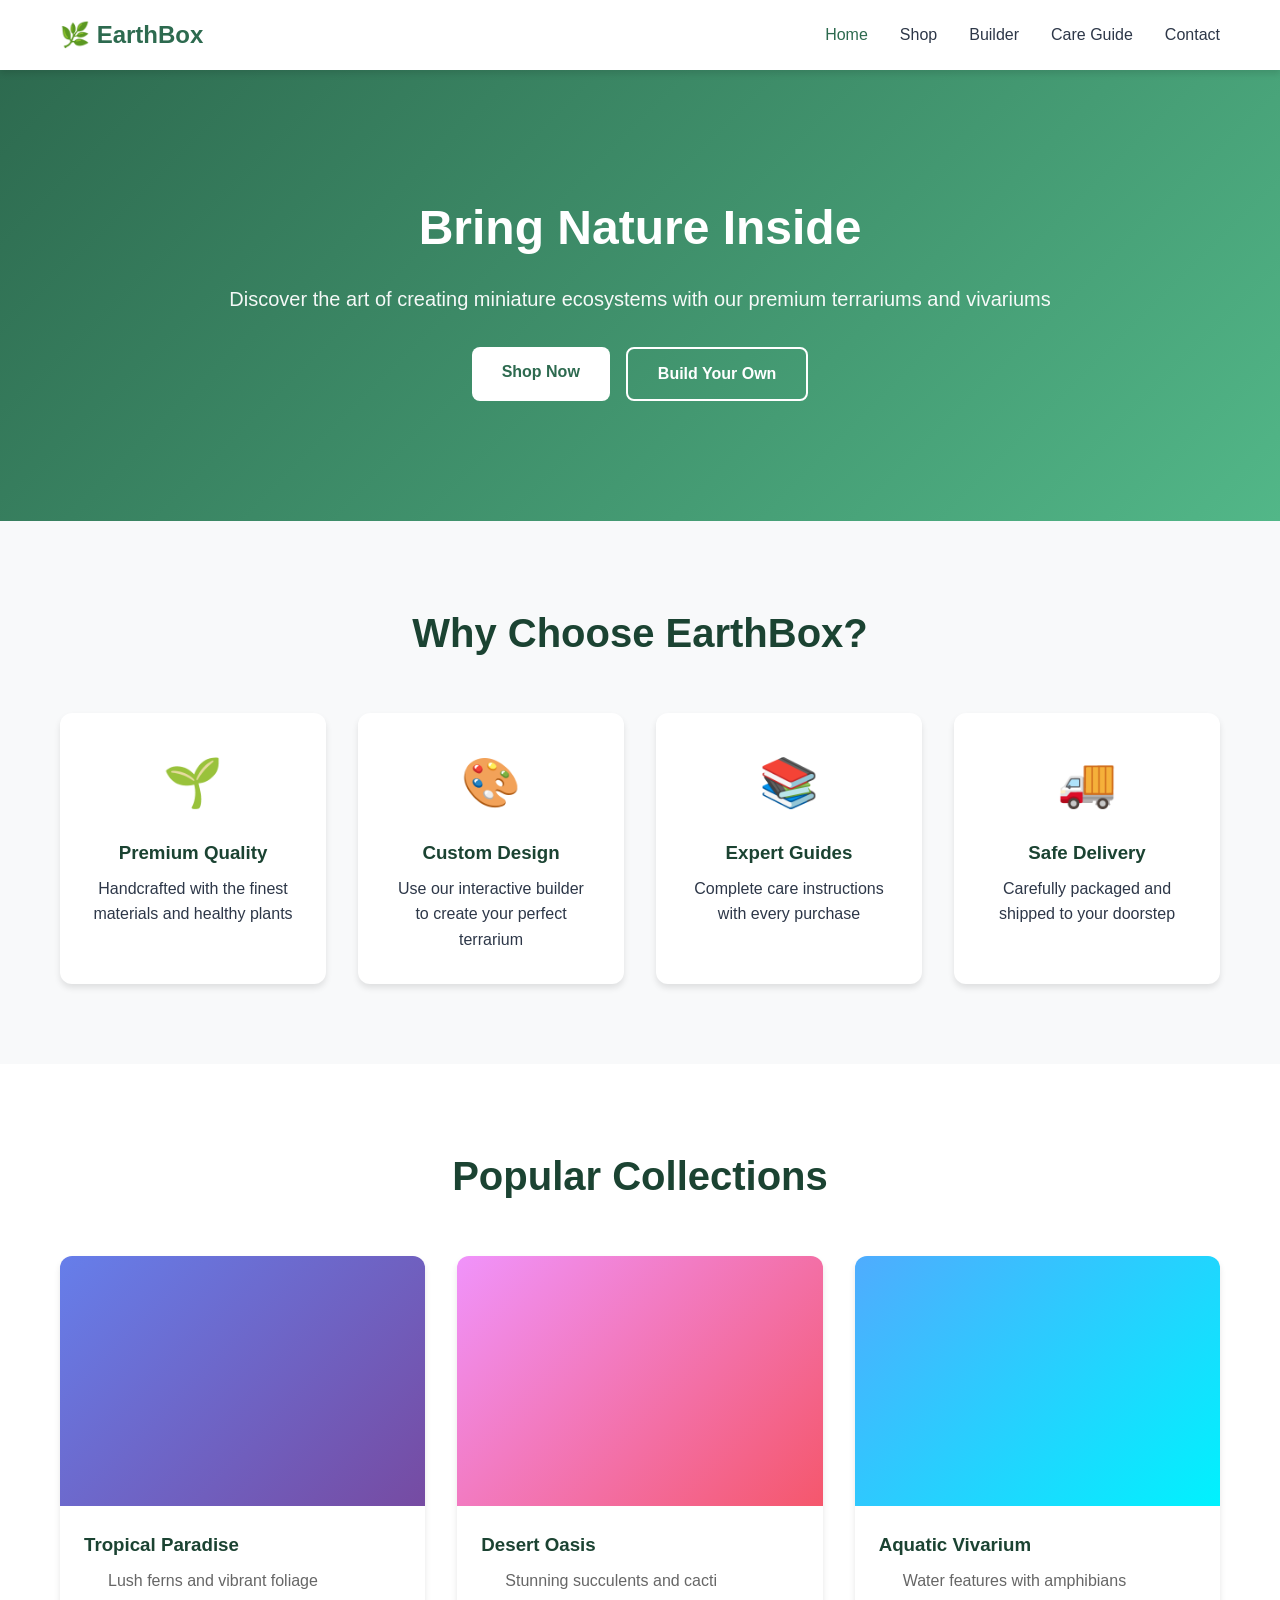
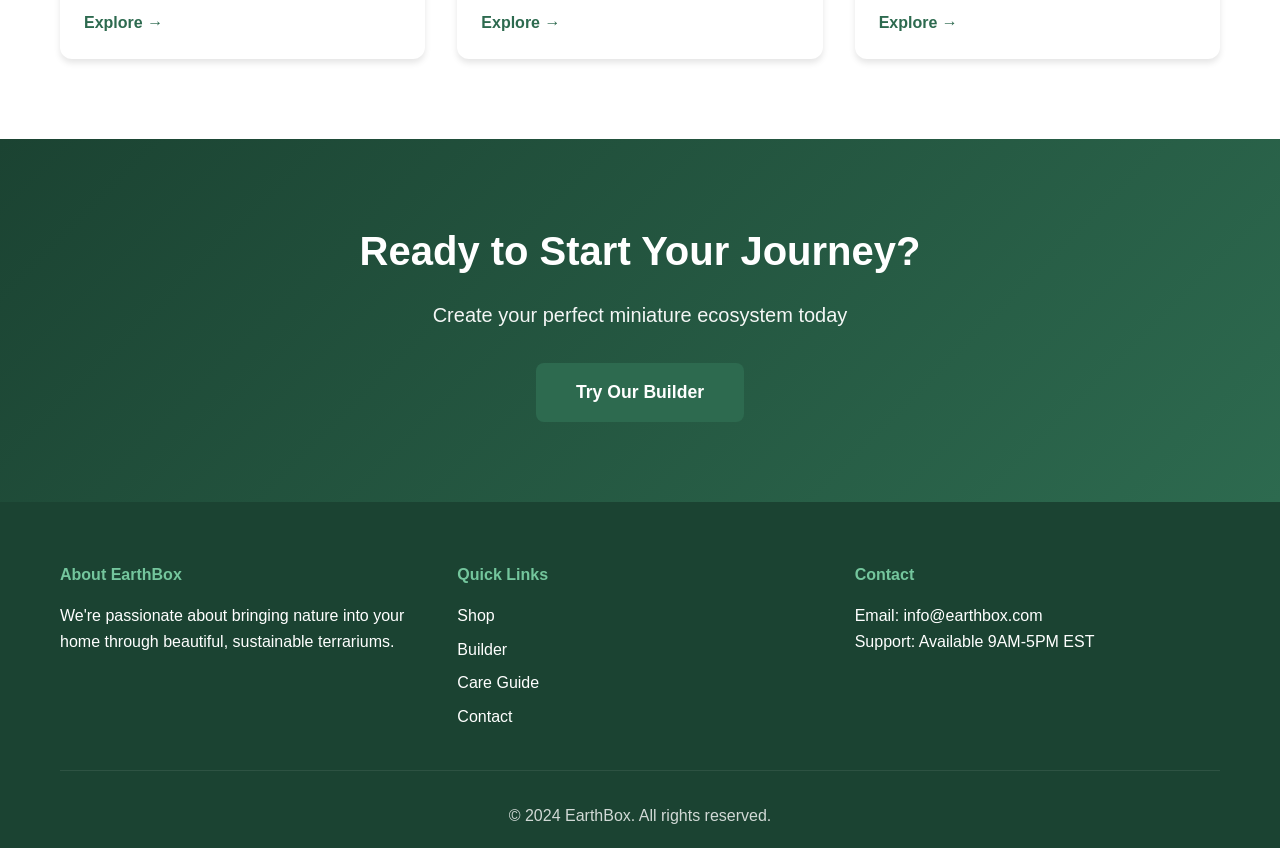
==== index.html @ 8d2c3828 "Create complete terrarium/vivarium e-commerce website with gamified builder Co-authored-by: rohan527" ====
<!DOCTYPE html>
<html lang="en">
<head>
    <meta charset="UTF-8">
    <meta name="viewport" content="width=device-width, initial-scale=1.0">
    <title>EarthBox - Premium Terrariums & Vivariums</title>
    <link rel="stylesheet" href="styles.css">
</head>
<body>
    <nav class="navbar">
        <div class="nav-container">
            <div class="logo">🌿 EarthBox</div>
            <ul class="nav-menu">
                <li><a href="index.html" class="nav-link active">Home</a></li>
                <li><a href="shop.html" class="nav-link">Shop</a></li>
                <li><a href="builder.html" class="nav-link">Builder</a></li>
                <li><a href="care-guide.html" class="nav-link">Care Guide</a></li>
                <li><a href="contact.html" class="nav-link">Contact</a></li>
            </ul>
            <div class="hamburger">
                <span class="bar"></span>
                <span class="bar"></span>
                <span class="bar"></span>
            </div>
        </div>
    </nav>

    <header class="hero">
        <div class="hero-content">
            <h1>Bring Nature Inside</h1>
            <p>Discover the art of creating miniature ecosystems with our premium terrariums and vivariums</p>
            <div class="hero-buttons">
                <a href="shop.html" class="btn btn-primary">Shop Now</a>
                <a href="builder.html" class="btn btn-secondary">Build Your Own</a>
            </div>
        </div>
    </header>

    <section class="features">
        <div class="container">
            <h2>Why Choose EarthBox?</h2>
            <div class="features-grid">
                <div class="feature-card">
                    <div class="feature-icon">🌱</div>
                    <h3>Premium Quality</h3>
                    <p>Handcrafted with the finest materials and healthy plants</p>
                </div>
                <div class="feature-card">
                    <div class="feature-icon">🎨</div>
                    <h3>Custom Design</h3>
                    <p>Use our interactive builder to create your perfect terrarium</p>
                </div>
                <div class="feature-card">
                    <div class="feature-icon">📚</div>
                    <h3>Expert Guides</h3>
                    <p>Complete care instructions with every purchase</p>
                </div>
                <div class="feature-card">
                    <div class="feature-icon">🚚</div>
                    <h3>Safe Delivery</h3>
                    <p>Carefully packaged and shipped to your doorstep</p>
                </div>
            </div>
        </div>
    </section>

    <section class="showcase">
        <div class="container">
            <h2>Popular Collections</h2>
            <div class="showcase-grid">
                <div class="showcase-item">
                    <div class="showcase-image" style="background: linear-gradient(135deg, #667eea 0%, #764ba2 100%);"></div>
                    <h3>Tropical Paradise</h3>
                    <p>Lush ferns and vibrant foliage</p>
                    <a href="shop.html#tropical" class="btn btn-text">Explore →</a>
                </div>
                <div class="showcase-item">
                    <div class="showcase-image" style="background: linear-gradient(135deg, #f093fb 0%, #f5576c 100%);"></div>
                    <h3>Desert Oasis</h3>
                    <p>Stunning succulents and cacti</p>
                    <a href="shop.html#desert" class="btn btn-text">Explore →</a>
                </div>
                <div class="showcase-item">
                    <div class="showcase-image" style="background: linear-gradient(135deg, #4facfe 0%, #00f2fe 100%);"></div>
                    <h3>Aquatic Vivarium</h3>
                    <p>Water features with amphibians</p>
                    <a href="shop.html#aquatic" class="btn btn-text">Explore →</a>
                </div>
            </div>
        </div>
    </section>

    <section class="cta">
        <div class="container">
            <h2>Ready to Start Your Journey?</h2>
            <p>Create your perfect miniature ecosystem today</p>
            <a href="builder.html" class="btn btn-primary-large">Try Our Builder</a>
        </div>
    </section>

    <footer>
        <div class="container">
            <div class="footer-content">
                <div class="footer-section">
                    <h4>About EarthBox</h4>
                    <p>We're passionate about bringing nature into your home through beautiful, sustainable terrariums.</p>
                </div>
                <div class="footer-section">
                    <h4>Quick Links</h4>
                    <ul>
                        <li><a href="shop.html">Shop</a></li>
                        <li><a href="builder.html">Builder</a></li>
                        <li><a href="care-guide.html">Care Guide</a></li>
                        <li><a href="contact.html">Contact</a></li>
                    </ul>
                </div>
                <div class="footer-section">
                    <h4>Contact</h4>
                    <p>Email: info@earthbox.com</p>
                    <p>Support: Available 9AM-5PM EST</p>
                </div>
            </div>
            <div class="footer-bottom">
                <p>&copy; 2024 EarthBox. All rights reserved.</p>
            </div>
        </div>
    </footer>

    <script src="script.js"></script>
</body>
</html>
---- styles.css ----
* {
    margin: 0;
    padding: 0;
    box-sizing: border-box;
}

:root {
    --primary-color: #2d6a4f;
    --secondary-color: #52b788;
    --accent-color: #74c69d;
    --dark-color: #1b4332;
    --light-color: #d8f3dc;
    --text-color: #2d3748;
    --bg-color: #ffffff;
    --shadow: 0 4px 6px rgba(0, 0, 0, 0.1);
    --shadow-lg: 0 10px 25px rgba(0, 0, 0, 0.15);
}

body {
    font-family: -apple-system, BlinkMacSystemFont, 'Segoe UI', Roboto, Oxygen, Ubuntu, Cantarell, sans-serif;
    line-height: 1.6;
    color: var(--text-color);
    background-color: var(--bg-color);
}

.container {
    max-width: 1200px;
    margin: 0 auto;
    padding: 0 20px;
}

/* Navbar */
.navbar {
    background-color: var(--bg-color);
    box-shadow: var(--shadow);
    position: sticky;
    top: 0;
    z-index: 1000;
}

.nav-container {
    max-width: 1200px;
    margin: 0 auto;
    padding: 1rem 20px;
    display: flex;
    justify-content: space-between;
    align-items: center;
}

.logo {
    font-size: 1.5rem;
    font-weight: bold;
    color: var(--primary-color);
}

.nav-menu {
    display: flex;
    list-style: none;
    gap: 2rem;
}

.nav-link {
    text-decoration: none;
    color: var(--text-color);
    font-weight: 500;
    transition: color 0.3s;
}

.nav-link:hover,
.nav-link.active {
    color: var(--primary-color);
}

.hamburger {
    display: none;
    flex-direction: column;
    cursor: pointer;
}

.bar {
    width: 25px;
    height: 3px;
    background-color: var(--text-color);
    margin: 3px 0;
    transition: 0.3s;
}

/* Hero Section */
.hero {
    background: linear-gradient(135deg, var(--primary-color) 0%, var(--secondary-color) 100%);
    color: white;
    padding: 120px 20px;
    text-align: center;
}

.hero-content h1 {
    font-size: 3rem;
    margin-bottom: 1rem;
    animation: fadeInUp 1s ease;
}

.hero-content p {
    font-size: 1.25rem;
    margin-bottom: 2rem;
    opacity: 0.95;
    animation: fadeInUp 1s ease 0.2s backwards;
}

.hero-buttons {
    display: flex;
    gap: 1rem;
    justify-content: center;
    animation: fadeInUp 1s ease 0.4s backwards;
}

/* Buttons */
.btn {
    display: inline-block;
    padding: 12px 30px;
    text-decoration: none;
    border-radius: 8px;
    font-weight: 600;
    transition: all 0.3s;
    cursor: pointer;
    border: none;
    font-size: 1rem;
}

.btn-primary {
    background-color: white;
    color: var(--primary-color);
}

.btn-primary:hover {
    transform: translateY(-2px);
    box-shadow: var(--shadow-lg);
}

.btn-secondary {
    background-color: transparent;
    color: white;
    border: 2px solid white;
}

.btn-secondary:hover {
    background-color: white;
    color: var(--primary-color);
}

.btn-primary-large {
    background-color: var(--primary-color);
    color: white;
    padding: 15px 40px;
    font-size: 1.1rem;
}

.btn-primary-large:hover {
    background-color: var(--dark-color);
    transform: translateY(-2px);
}

.btn-text {
    color: var(--primary-color);
    padding: 0;
    font-weight: 600;
}

.btn-text:hover {
    text-decoration: underline;
}

/* Features Section */
.features {
    padding: 80px 20px;
    background-color: #f8f9fa;
}

.features h2 {
    text-align: center;
    font-size: 2.5rem;
    margin-bottom: 3rem;
    color: var(--dark-color);
}

.features-grid {
    display: grid;
    grid-template-columns: repeat(auto-fit, minmax(250px, 1fr));
    gap: 2rem;
}

.feature-card {
    background: white;
    padding: 2rem;
    border-radius: 12px;
    text-align: center;
    box-shadow: var(--shadow);
    transition: transform 0.3s;
}

.feature-card:hover {
    transform: translateY(-5px);
    box-shadow: var(--shadow-lg);
}

.feature-icon {
    font-size: 3rem;
    margin-bottom: 1rem;
}

.feature-card h3 {
    margin-bottom: 0.5rem;
    color: var(--dark-color);
}

/* Showcase Section */
.showcase {
    padding: 80px 20px;
}

.showcase h2 {
    text-align: center;
    font-size: 2.5rem;
    margin-bottom: 3rem;
    color: var(--dark-color);
}

.showcase-grid {
    display: grid;
    grid-template-columns: repeat(auto-fit, minmax(300px, 1fr));
    gap: 2rem;
}

.showcase-item {
    background: white;
    border-radius: 12px;
    overflow: hidden;
    box-shadow: var(--shadow);
    transition: transform 0.3s;
}

.showcase-item:hover {
    transform: translateY(-5px);
    box-shadow: var(--shadow-lg);
}

.showcase-image {
    height: 250px;
    display: flex;
    align-items: center;
    justify-content: center;
    color: white;
    font-size: 3rem;
}

.showcase-item h3,
.showcase-item p,
.showcase-item .btn {
    padding: 0 1.5rem;
}

.showcase-item h3 {
    margin-top: 1.5rem;
    color: var(--dark-color);
}

.showcase-item p {
    color: #666;
    margin: 0.5rem 1.5rem 1rem;
}

.showcase-item .btn {
    margin-bottom: 1.5rem;
}

/* CTA Section */
.cta {
    background: linear-gradient(135deg, var(--dark-color) 0%, var(--primary-color) 100%);
    color: white;
    padding: 80px 20px;
    text-align: center;
}

.cta h2 {
    font-size: 2.5rem;
    margin-bottom: 1rem;
}

.cta p {
    font-size: 1.25rem;
    margin-bottom: 2rem;
    opacity: 0.95;
}

/* Footer */
footer {
    background-color: var(--dark-color);
    color: white;
    padding: 60px 20px 20px;
}

.footer-content {
    display: grid;
    grid-template-columns: repeat(auto-fit, minmax(250px, 1fr));
    gap: 2rem;
    margin-bottom: 2rem;
}

.footer-section h4 {
    margin-bottom: 1rem;
    color: var(--accent-color);
}

.footer-section ul {
    list-style: none;
}

.footer-section ul li {
    margin-bottom: 0.5rem;
}

.footer-section a {
    color: white;
    text-decoration: none;
    transition: color 0.3s;
}

.footer-section a:hover {
    color: var(--accent-color);
}

.footer-bottom {
    text-align: center;
    padding-top: 2rem;
    border-top: 1px solid rgba(255, 255, 255, 0.1);
    opacity: 0.8;
}

/* Animations */
@keyframes fadeInUp {
    from {
        opacity: 0;
        transform: translateY(30px);
    }
    to {
        opacity: 1;
        transform: translateY(0);
    }
}

/* Responsive */
@media (max-width: 768px) {
    .hamburger {
        display: flex;
    }

    .nav-menu {
        position: fixed;
        left: -100%;
        top: 70px;
        flex-direction: column;
        background-color: var(--bg-color);
        width: 100%;
        text-align: center;
        transition: 0.3s;
        box-shadow: var(--shadow);
        padding: 2rem 0;
    }

    .nav-menu.active {
        left: 0;
    }

    .hero-content h1 {
        font-size: 2rem;
    }

    .hero-content p {
        font-size: 1rem;
    }

    .hero-buttons {
        flex-direction: column;
        align-items: center;
    }

    .features h2,
    .showcase h2,
    .cta h2 {
        font-size: 2rem;
    }
}
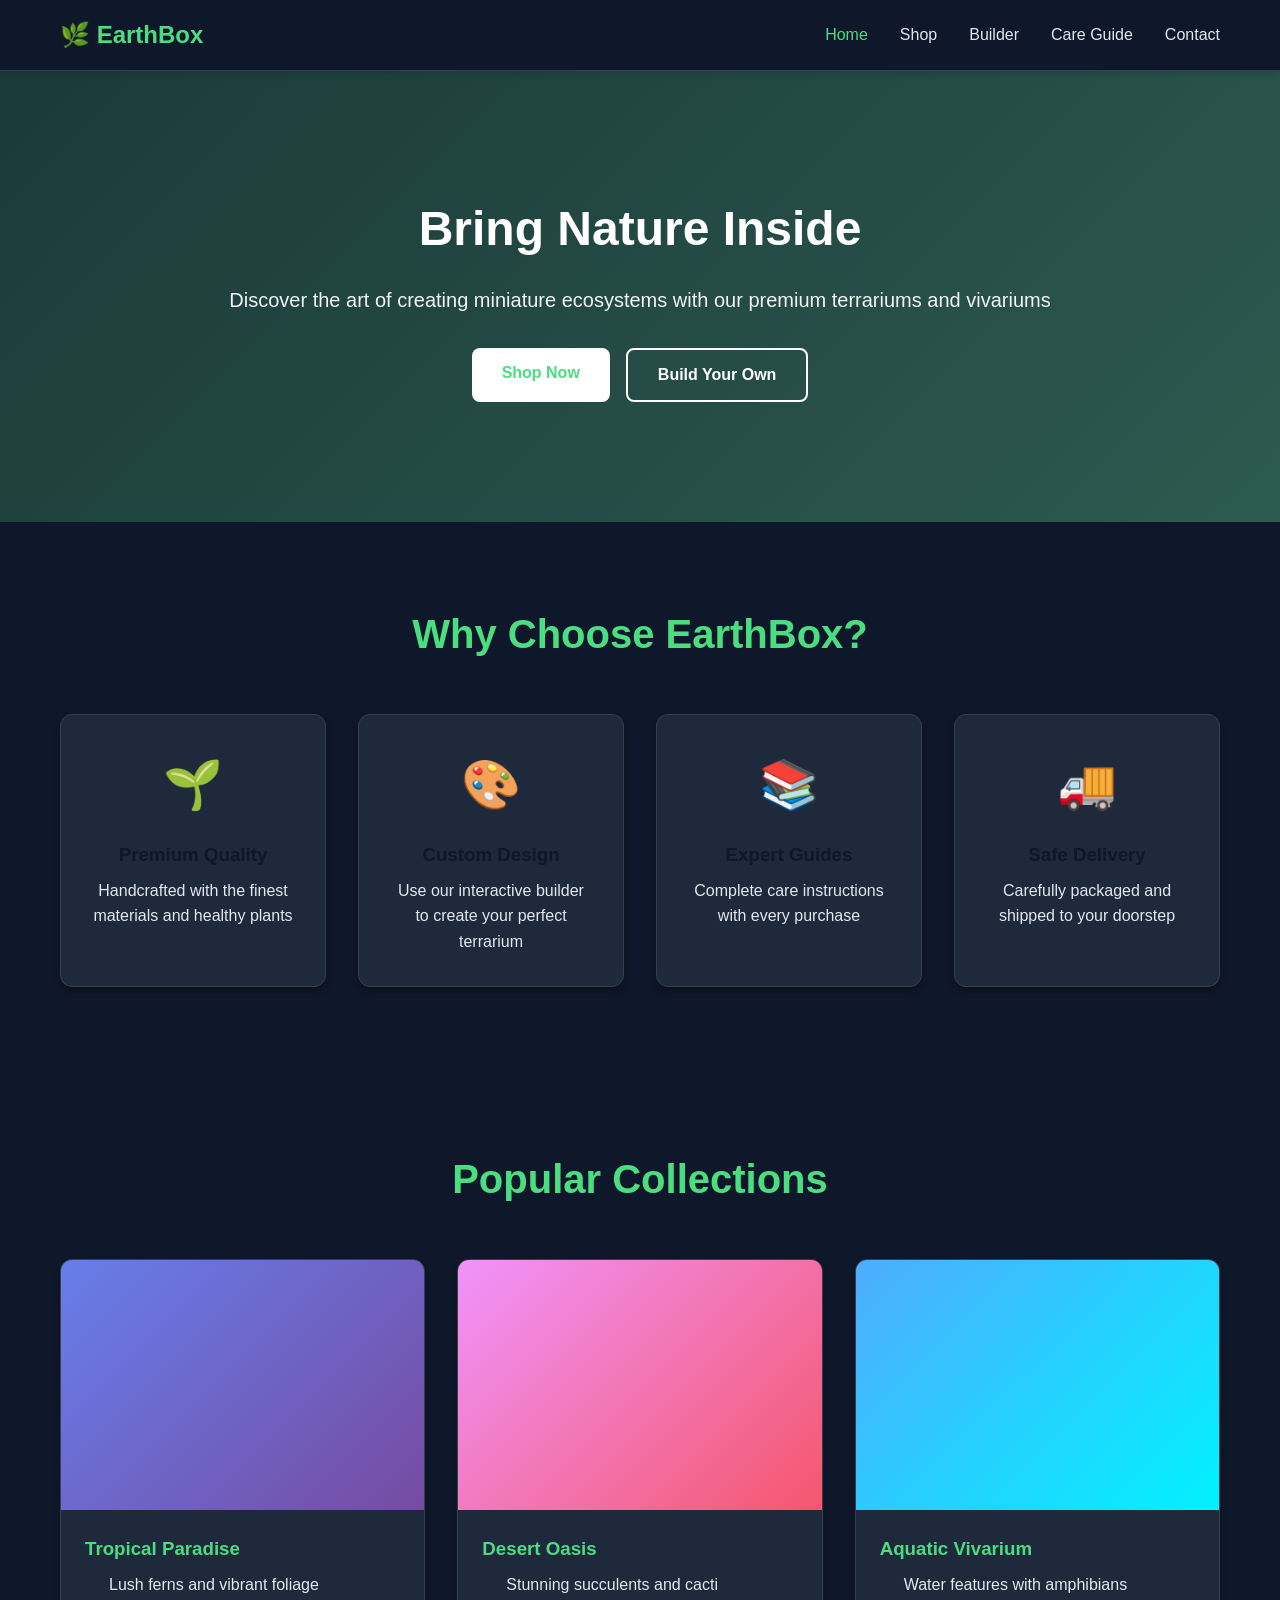
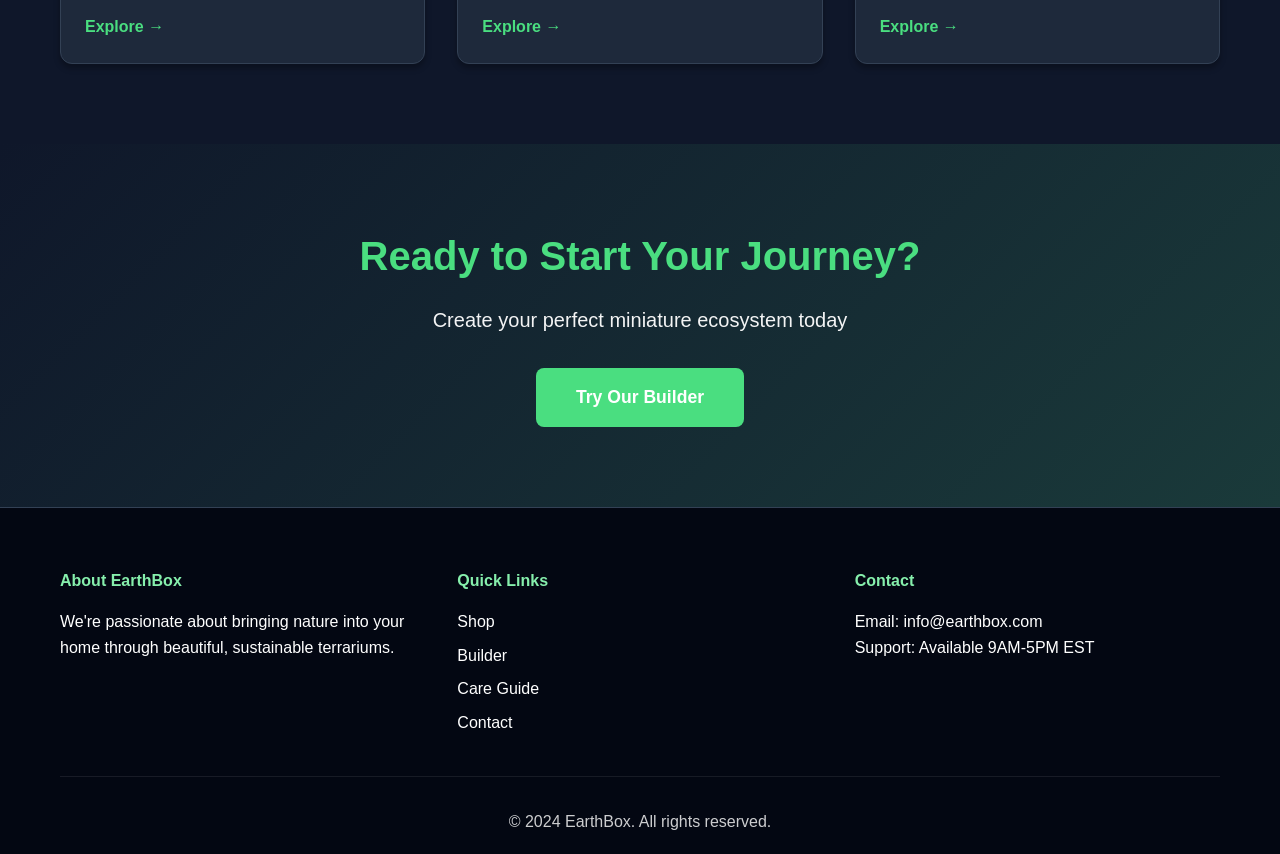
==== commit c0a6b181: "Adding backend with flask and email service" ====
--- a/index.html
+++ b/index.html
@@ -4,7 +4,7 @@
     <meta charset="UTF-8">
     <meta name="viewport" content="width=device-width, initial-scale=1.0">
     <title>EarthBox - Premium Terrariums & Vivariums</title>
-    <link rel="stylesheet" href="styles.css">
+    <link rel="stylesheet" href="css/styles.css">
 </head>
 <body>
     <nav class="navbar">
@@ -126,6 +126,6 @@
         </div>
     </footer>
 
-    <script src="script.js"></script>
+    <script src="js/script.js"></script>
 </body>
 </html>
--- a/css/styles.css
+++ b/css/styles.css
@@ -0,0 +1,402 @@
+* {
+    margin: 0;
+    padding: 0;
+    box-sizing: border-box;
+}
+
+:root {
+    --primary-color: #4ade80;
+    --secondary-color: #22c55e;
+    --accent-color: #86efac;
+    --dark-color: #0f172a;
+    --light-color: #1e293b;
+    --text-color: #e2e8f0;
+    --bg-color: #0f172a;
+    --card-bg: #1e293b;
+    --border-color: #334155;
+    --shadow: 0 4px 6px rgba(0, 0, 0, 0.3);
+    --shadow-lg: 0 10px 25px rgba(0, 0, 0, 0.5);
+}
+
+body {
+    font-family: -apple-system, BlinkMacSystemFont, 'Segoe UI', Roboto, Oxygen, Ubuntu, Cantarell, sans-serif;
+    line-height: 1.6;
+    color: var(--text-color);
+    background-color: var(--bg-color);
+}
+
+.container {
+    max-width: 1200px;
+    margin: 0 auto;
+    padding: 0 20px;
+}
+
+/* Navbar */
+.navbar {
+    background-color: var(--dark-color);
+    box-shadow: var(--shadow);
+    position: sticky;
+    top: 0;
+    z-index: 1000;
+    border-bottom: 1px solid var(--border-color);
+}
+
+.nav-container {
+    max-width: 1200px;
+    margin: 0 auto;
+    padding: 1rem 20px;
+    display: flex;
+    justify-content: space-between;
+    align-items: center;
+}
+
+.logo {
+    font-size: 1.5rem;
+    font-weight: bold;
+    color: var(--primary-color);
+}
+
+.nav-menu {
+    display: flex;
+    list-style: none;
+    gap: 2rem;
+}
+
+.nav-link {
+    text-decoration: none;
+    color: var(--text-color);
+    font-weight: 500;
+    transition: color 0.3s;
+}
+
+.nav-link:hover,
+.nav-link.active {
+    color: var(--primary-color);
+}
+
+.hamburger {
+    display: none;
+    flex-direction: column;
+    cursor: pointer;
+}
+
+.bar {
+    width: 25px;
+    height: 3px;
+    background-color: var(--text-color);
+    margin: 3px 0;
+    transition: 0.3s;
+}
+
+/* Hero Section */
+.hero {
+    background: linear-gradient(135deg, #1a3a3a 0%, #2d5a4f 100%);
+    color: white;
+    padding: 120px 20px;
+    text-align: center;
+}
+
+.hero-content h1 {
+    font-size: 3rem;
+    margin-bottom: 1rem;
+    animation: fadeInUp 1s ease;
+}
+
+.hero-content p {
+    font-size: 1.25rem;
+    margin-bottom: 2rem;
+    opacity: 0.95;
+    animation: fadeInUp 1s ease 0.2s backwards;
+}
+
+.hero-buttons {
+    display: flex;
+    gap: 1rem;
+    justify-content: center;
+    animation: fadeInUp 1s ease 0.4s backwards;
+}
+
+/* Buttons */
+.btn {
+    display: inline-block;
+    padding: 12px 30px;
+    text-decoration: none;
+    border-radius: 8px;
+    font-weight: 600;
+    transition: all 0.3s;
+    cursor: pointer;
+    border: none;
+    font-size: 1rem;
+}
+
+.btn-primary {
+    background-color: white;
+    color: var(--primary-color);
+}
+
+.btn-primary:hover {
+    transform: translateY(-2px);
+    box-shadow: var(--shadow-lg);
+}
+
+.btn-secondary {
+    background-color: transparent;
+    color: white;
+    border: 2px solid white;
+}
+
+.btn-secondary:hover {
+    background-color: white;
+    color: var(--primary-color);
+}
+
+.btn-primary-large {
+    background-color: var(--primary-color);
+    color: white;
+    padding: 15px 40px;
+    font-size: 1.1rem;
+}
+
+.btn-primary-large:hover {
+    background-color: var(--dark-color);
+    transform: translateY(-2px);
+}
+
+.btn-text {
+    color: var(--primary-color);
+    padding: 0;
+    font-weight: 600;
+}
+
+.btn-text:hover {
+    text-decoration: underline;
+}
+
+/* Features Section */
+.features {
+    padding: 80px 20px;
+    background-color: var(--dark-color);
+}
+
+.features h2 {
+    text-align: center;
+    font-size: 2.5rem;
+    margin-bottom: 3rem;
+    color: var(--primary-color);
+}
+
+.features-grid {
+    display: grid;
+    grid-template-columns: repeat(auto-fit, minmax(250px, 1fr));
+    gap: 2rem;
+}
+
+.feature-card {
+    background: var(--card-bg);
+    padding: 2rem;
+    border-radius: 12px;
+    text-align: center;
+    box-shadow: var(--shadow);
+    transition: transform 0.3s;
+    border: 1px solid var(--border-color);
+}
+
+.feature-card:hover {
+    transform: translateY(-5px);
+    box-shadow: var(--shadow-lg);
+    border-color: var(--primary-color);
+    background: linear-gradient(135deg, var(--card-bg) 0%, rgba(74, 222, 128, 0.05) 100%);
+}
+
+.feature-icon {
+    font-size: 3rem;
+    margin-bottom: 1rem;
+}
+
+.feature-card h3 {
+    margin-bottom: 0.5rem;
+    color: var(--dark-color);
+}
+
+/* Showcase Section */
+.showcase {
+    padding: 80px 20px;
+}
+
+.showcase h2 {
+    text-align: center;
+    font-size: 2.5rem;
+    margin-bottom: 3rem;
+    color: var(--primary-color);
+}
+
+.showcase-grid {
+    display: grid;
+    grid-template-columns: repeat(auto-fit, minmax(300px, 1fr));
+    gap: 2rem;
+}
+
+.showcase-item {
+    background: var(--card-bg);
+    border-radius: 12px;
+    overflow: hidden;
+    box-shadow: var(--shadow);
+    transition: transform 0.3s;
+    border: 1px solid var(--border-color);
+}
+
+.showcase-item:hover {
+    transform: translateY(-5px);
+    box-shadow: var(--shadow-lg);
+    border-color: var(--primary-color);
+}
+
+.showcase-image {
+    height: 250px;
+    display: flex;
+    align-items: center;
+    justify-content: center;
+    color: white;
+    font-size: 3rem;
+}
+
+.showcase-item h3,
+.showcase-item p,
+.showcase-item .btn {
+    padding: 0 1.5rem;
+}
+
+.showcase-item h3 {
+    margin-top: 1.5rem;
+    color: var(--primary-color);
+}
+
+.showcase-item p {
+    color: var(--text-color);
+    margin: 0.5rem 1.5rem 1rem;
+}
+
+.showcase-item .btn {
+    margin-bottom: 1.5rem;
+}
+
+/* CTA Section */
+.cta {
+    background: linear-gradient(135deg, #0f172a 0%, #1a3a3a 100%);
+    color: white;
+    padding: 80px 20px;
+    text-align: center;
+}
+
+.cta h2 {
+    font-size: 2.5rem;
+    margin-bottom: 1rem;
+    color: var(--primary-color);
+}
+
+.cta p {
+    font-size: 1.25rem;
+    margin-bottom: 2rem;
+    opacity: 0.95;
+}
+
+/* Footer */
+footer {
+    background-color: #030712;
+    color: white;
+    padding: 60px 20px 20px;
+    border-top: 1px solid var(--border-color);
+}
+
+.footer-content {
+    display: grid;
+    grid-template-columns: repeat(auto-fit, minmax(250px, 1fr));
+    gap: 2rem;
+    margin-bottom: 2rem;
+}
+
+.footer-section h4 {
+    margin-bottom: 1rem;
+    color: var(--accent-color);
+}
+
+.footer-section ul {
+    list-style: none;
+}
+
+.footer-section ul li {
+    margin-bottom: 0.5rem;
+}
+
+.footer-section a {
+    color: white;
+    text-decoration: none;
+    transition: color 0.3s;
+}
+
+.footer-section a:hover {
+    color: var(--accent-color);
+}
+
+.footer-bottom {
+    text-align: center;
+    padding-top: 2rem;
+    border-top: 1px solid rgba(255, 255, 255, 0.1);
+    opacity: 0.8;
+}
+
+/* Animations */
+@keyframes fadeInUp {
+    from {
+        opacity: 0;
+        transform: translateY(30px);
+    }
+    to {
+        opacity: 1;
+        transform: translateY(0);
+    }
+}
+
+/* Responsive */
+@media (max-width: 768px) {
+    .hamburger {
+        display: flex;
+    }
+
+    .nav-menu {
+        position: fixed;
+        left: -100%;
+        top: 70px;
+        flex-direction: column;
+        background-color: var(--dark-color);
+        width: 100%;
+        text-align: center;
+        transition: 0.3s;
+        box-shadow: var(--shadow);
+        padding: 2rem 0;
+        border-bottom: 1px solid var(--border-color);
+    }
+
+    .nav-menu.active {
+        left: 0;
+    }
+
+    .hero-content h1 {
+        font-size: 2rem;
+    }
+
+    .hero-content p {
+        font-size: 1rem;
+    }
+
+    .hero-buttons {
+        flex-direction: column;
+        align-items: center;
+    }
+
+    .features h2,
+    .showcase h2,
+    .cta h2 {
+        font-size: 2rem;
+    }
+}
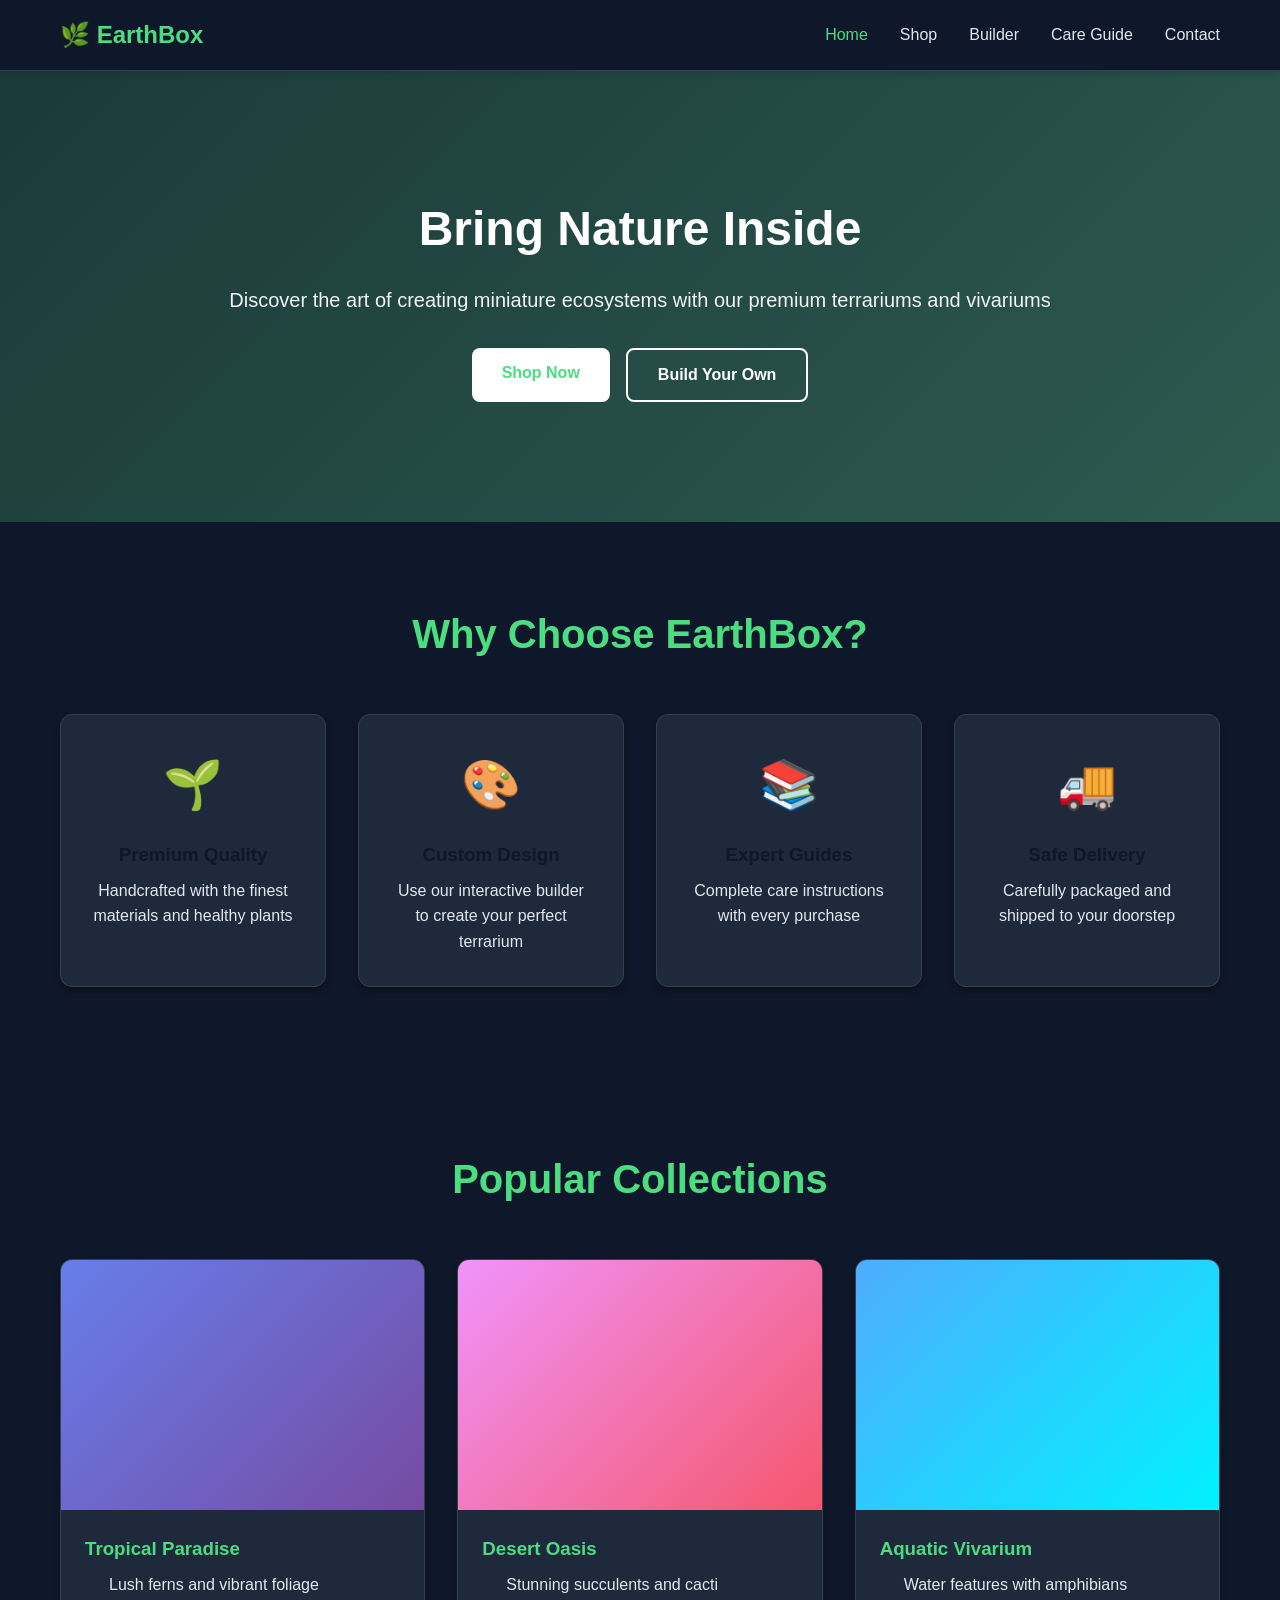
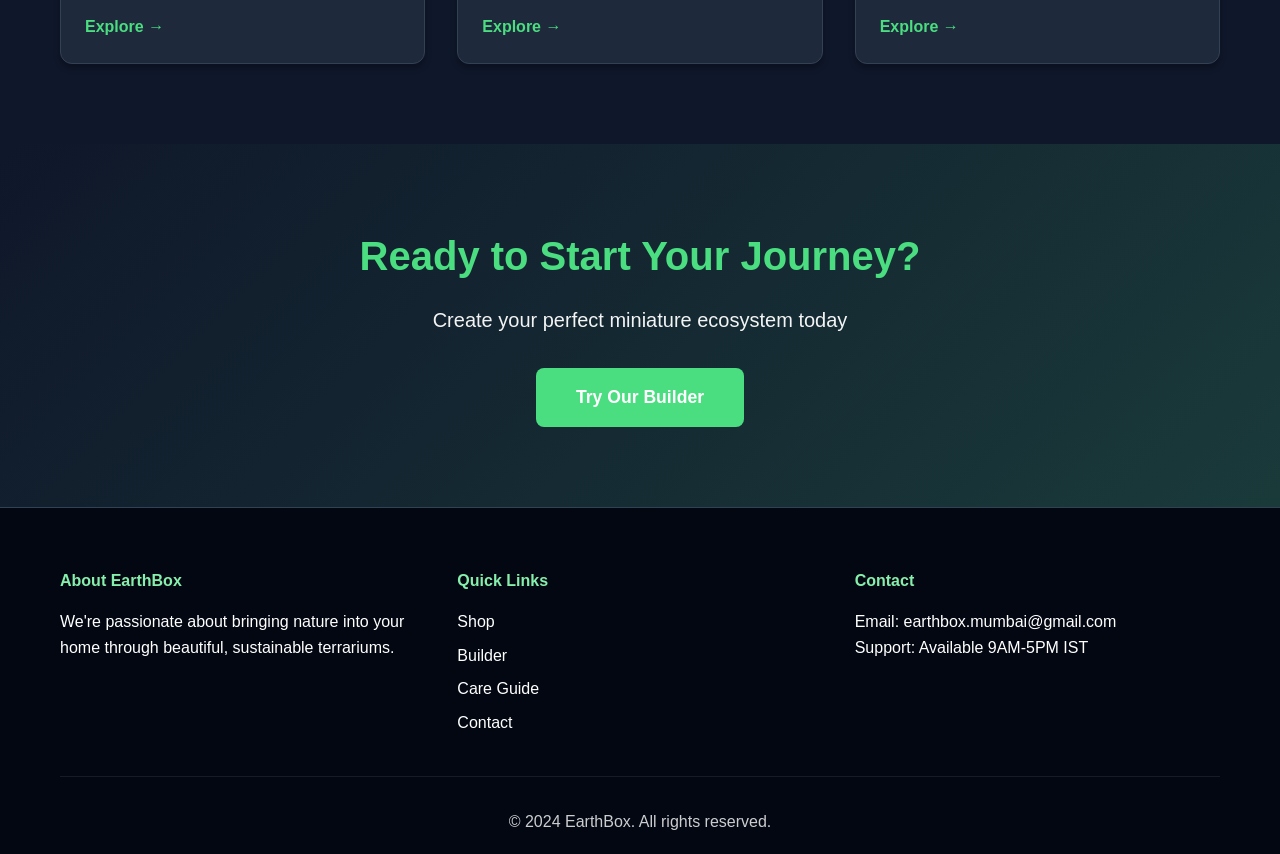
==== commit afc86a56: "Fixing email" ====
--- a/index.html
+++ b/index.html
@@ -116,8 +116,8 @@
                 </div>
                 <div class="footer-section">
                     <h4>Contact</h4>
-                    <p>Email: info@earthbox.com</p>
-                    <p>Support: Available 9AM-5PM EST</p>
+                    <p>Email: earthbox.mumbai@gmail.com</p>
+                    <p>Support: Available 9AM-5PM IST</p>
                 </div>
             </div>
             <div class="footer-bottom">
